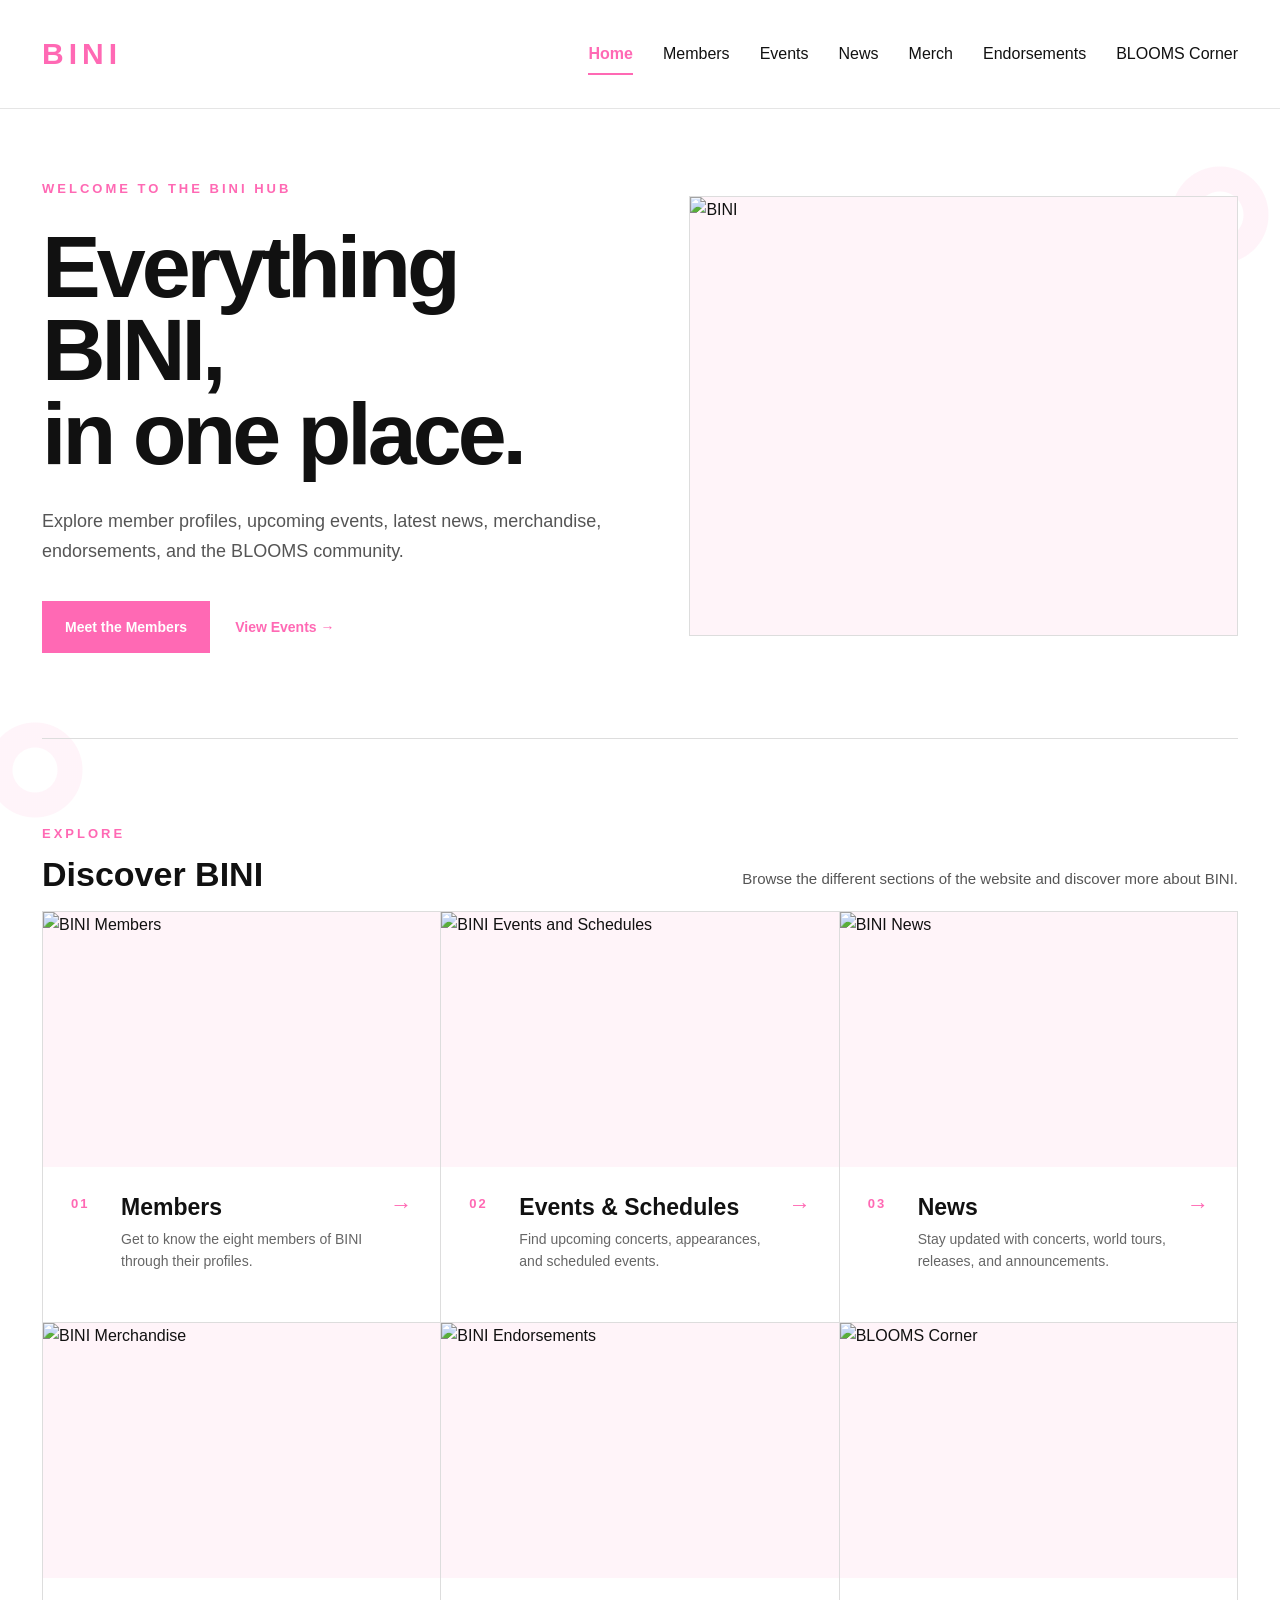
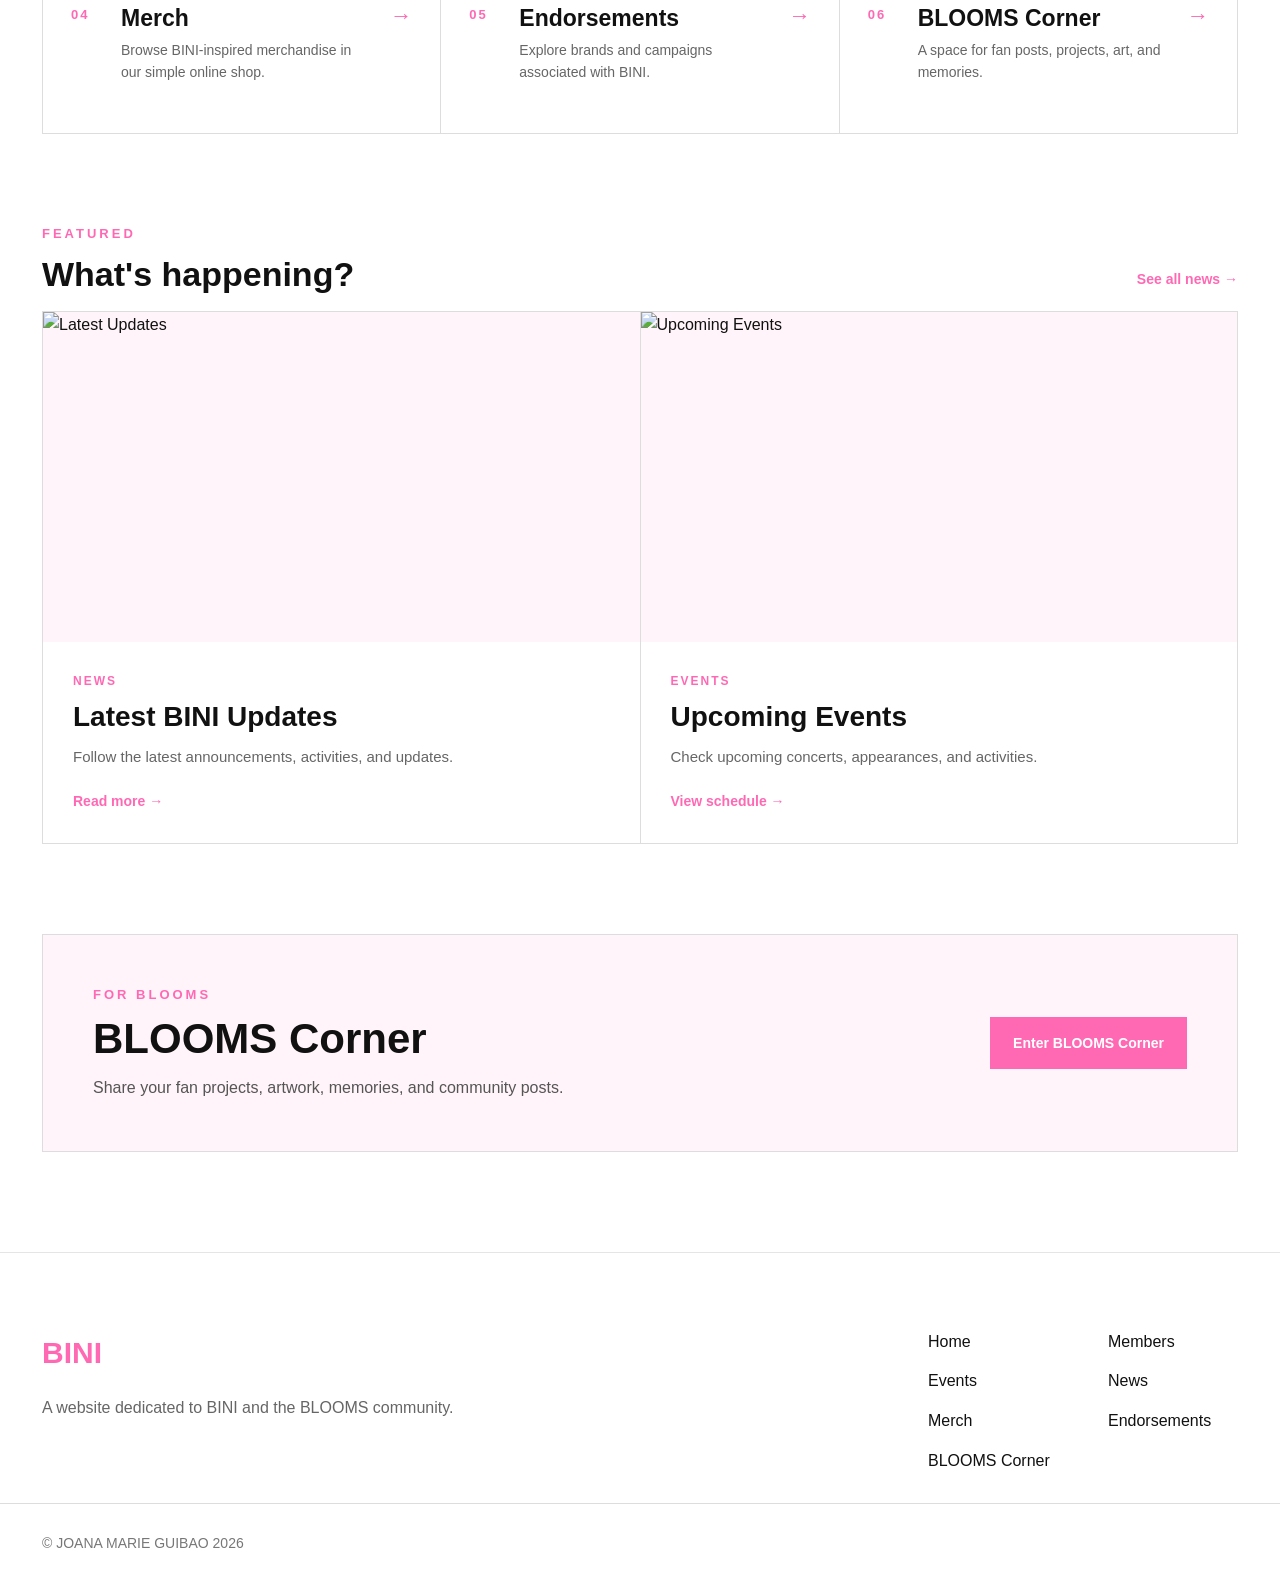
==== index.html @ 69eade65 "Add files via upload" ====
<!DOCTYPE html>
<html lang="en">

<head>

    <meta charset="UTF-8">
    <meta name="viewport" content="width=device-width, initial-scale=1.0">

    <title>BINI | Home</title>

    <style>

        * {
            margin: 0;
            padding: 0;
            box-sizing: border-box;
        }

        html {
            scroll-behavior: smooth;
        }

        body {
            font-family: Arial, Helvetica, sans-serif;
            background: #ffffff;
            color: #111111;
            line-height: 1.6;
            overflow-x: hidden;
            position: relative;
        }

        body::before {
            content: "";
            position: fixed;
            top: 120px;
            right: -35px;
            width: 190px;
            height: 190px;
            background:
                radial-gradient(
                    circle at 50% 50%,
                    transparent 0 23px,
                    #fff0f7 24px 48px,
                    transparent 49px
                );
            opacity: 0.8;
            pointer-events: none;
            z-index: -1;
        }

        body::after {
            content: "";
            position: fixed;
            bottom: 40px;
            left: -55px;
            width: 180px;
            height: 180px;
            background:
                radial-gradient(
                    circle at 50% 50%,
                    transparent 0 22px,
                    #fff0f7 23px 47px,
                    transparent 48px
                );
            opacity: 0.75;
            pointer-events: none;
            z-index: -1;
        }

        .site-header {
            width: 100%;
            border-bottom: 1px solid #e5e5e5;
            background: rgba(255, 255, 255, 0.97);
            position: sticky;
            top: 0;
            z-index: 100;
        }

        .nav-container {
            max-width: 1400px;
            min-height: 108px;
            margin: auto;
            padding: 0 42px;
            display: flex;
            align-items: center;
            justify-content: space-between;
            gap: 30px;
        }

        .logo {
            color: #FF69B4;
            text-decoration: none;
            font-size: 30px;
            font-weight: 800;
            letter-spacing: 5px;

            flex-shrink: 0;
        }

        .navigation {
            display: flex;
            align-items: center;
            justify-content: center;

            gap: 30px;
        }

        .navigation a {
            position: relative;
            padding: 8px 0;
            color: #111111;
            text-decoration: none;
            font-size: 16px;
            font-weight: 400;
            white-space: nowrap;
        }

        .navigation a::after {
            content: "";
            position: absolute;
            left: 0;
            bottom: 0;
            width: 0;
            height: 2px;
            background: #FF69B4;
            transition: width 0.25s ease;
        }

        .navigation a:hover::after {
            width: 100%;
        }

        .navigation a.active {
            color: #FF69B4;
            font-weight: 600;
        }

        .navigation a.active::after {
            width: 100%;
        }

        .menu-button {
            display: none;
            border: 1px solid #dddddd;
            background: #ffffff;
            padding: 9px 15px;
            font-family: inherit;
            font-size: 14px;
            cursor: pointer;
        }

        main {
            width: min(1400px, 100%);
            margin: auto;
            padding: 0 42px 100px;
        }

        .hero {
            min-height: 610px;
            display: grid;
            grid-template-columns: 1fr 0.95fr;
            align-items: center;
            gap: 70px;
            padding: 70px 0 85px;
            border-bottom: 1px solid #dddddd;
        }

        .hero-content {
            max-width: 680px;
        }

        .eyebrow {
            color: #FF69B4;
            font-size: 13px;
            font-weight: 700;
            letter-spacing: 3px;
            margin-bottom: 25px;
        }

        .hero h1 {
            font-size: clamp(55px, 7vw, 88px);
            line-height: 0.95;
            font-weight: 700;
            letter-spacing: -4px;
            margin-bottom: 30px;
        }

        .hero-description {
            max-width: 600px;
            color: #555555;
            font-size: 18px;
            line-height: 1.7;
            margin-bottom: 34px;
        }

        .hero-actions {
            display: flex;
            align-items: center;
            gap: 25px;
        }

        .button {
            display: inline-block;
            padding: 14px 22px;
            background: #FF69B4;
            color: #ffffff;
            text-decoration: none;
            font-size: 14px;
            font-weight: 700;
            border: 1px solid #FF69B4;
            transition:
                background 0.25s ease,
                color 0.25s ease,
                transform 0.25s ease;
        }

        .button:hover {
            background: #111111;
            border-color: #111111;
            transform: translateY(-2px);
        }

        .text-link {
            color: #FF69B4;
            text-decoration: none;
            font-size: 14px;
            font-weight: 700;
        }

        .text-link:hover {
            text-decoration: underline;
        }

        .hero-image {
            width: 100%;
            height: 440px;
            border: 1px solid #dddddd;
            background: #fff4f9;
            overflow: hidden;
            position: relative;
        }

        .hero-image img {
            width: 100%;
            height: 100%;
            display: block;
            object-fit: cover;
            transition: transform 0.5s ease;
        }

        .hero-image:hover img {
            transform: scale(1.04);
        }

        .section {
            padding-top: 85px;
        }

        .section-heading {
            display: flex;
            align-items: flex-end;
            justify-content: space-between;
            border-bottom: 1px solid #dddddd;
            padding-bottom: 20px;
            margin-bottom: 0;
            gap: 40px;
        }

        .section-heading .eyebrow {
            margin-bottom: 12px;
        }

        .section-heading h2 {
            font-size: 34px;
            line-height: 1;
            font-weight: 700;
        }

        .section-description {
            max-width: 500px;
            color: #555555;
            font-size: 15px;
            line-height: 1.6;
            text-align: right;
        }

        .feature-grid {
            display: grid;
            grid-template-columns: repeat(3, 1fr);
            border-left: 1px solid #dddddd;
            margin-bottom: 0;
        }

        .feature-card {
            display: block;
            color: #111111;
            text-decoration: none;
            background: #ffffff;
            border-right: 1px solid #dddddd;
            border-bottom: 1px solid #dddddd;
            overflow: hidden;
            transition:
                transform 0.25s ease,
                border-color 0.25s ease;
        }

        .feature-card:hover {
            transform: translateY(-5px);
            border-color: #FF69B4;
        }

        .feature-card-image {
            height: 255px;
            background: #fff4f9;
            overflow: hidden;
        }

        .feature-card-image img {
            width: 100%;
            height: 100%;
            display: block;
            object-fit: cover;
            transition: transform 0.5s ease;
        }

        .feature-card:hover .feature-card-image img {
            transform: scale(1.05);
        }

        .feature-card-content {
            min-height: 155px;
            padding: 27px 28px;
            display: grid;
            grid-template-columns: 35px 1fr 25px;
            gap: 15px;
            align-items: start;
        }

        .card-number {
            color: #FF69B4;
            font-size: 13px;
            font-weight: 700;
            letter-spacing: 2px;
        }

        .card-text h3 {
            font-size: 23px;
            line-height: 1.15;
            margin-bottom: 9px;
        }

        .card-text p {
            color: #666666;
            font-size: 14px;
            line-height: 1.55;
        }

        .card-arrow {
            color: #FF69B4;
            font-size: 22px;
            line-height: 1;
            text-align: right;
        }

        .featured-section {
            padding-top: 90px;
        }

        .featured-grid {
            display: grid;
            grid-template-columns: repeat(2, 1fr);
            border-left: 1px solid #dddddd;
        }

        .featured-card {
            background: #ffffff;
            border-right: 1px solid #dddddd;
            border-bottom: 1px solid #dddddd;
            overflow: hidden;
        }

        .featured-card .feature-card-image {
            height: 330px;
        }

        .featured-content {
            padding: 30px;
        }

        .category {
            color: #FF69B4;
            font-size: 12px;
            font-weight: 700;
            letter-spacing: 2px;
            margin-bottom: 10px;
        }

        .featured-content h3 {
            font-size: 28px;
            line-height: 1.15;
            margin-bottom: 12px;
        }

        .featured-content > p:not(.category) {
            color: #666666;
            font-size: 15px;
            line-height: 1.65;
            margin-bottom: 18px;
        }

        .blooms-preview {
            margin-top: 90px;
            padding: 50px;
            border: 1px solid #dddddd;
            background: #fff4f9;
            display: flex;
            align-items: center;
            justify-content: space-between;
            gap: 50px;
        }

        .blooms-preview .eyebrow {
            margin-bottom: 12px;
        }

        .blooms-preview h2 {
            font-size: 42px;
            line-height: 1;
            margin-bottom: 15px;
        }

        .blooms-preview p:not(.eyebrow) {
            color: #555555;
            font-size: 16px;
            max-width: 600px;
        }

        .site-footer {
            border-top: 1px solid #e5e5e5;
            background: #ffffff;
            position: relative;
        }

        .footer-container {
            width: min(1400px, 100%);
            margin: auto;
            padding: 76px 42px 30px;
            display: flex;
            justify-content: space-between;
            gap: 60px;
        }

        .footer-container h3 {
            color: #FF69B4;
            font-size: 30px;
            margin-bottom: 18px;
        }

        .footer-container p {
            max-width: 500px;
            color: #666666;
            font-size: 16px;
        }

        .footer-links {
            display: grid;
            grid-template-columns: repeat(2, 1fr);
            gap: 14px 50px;
            width: 310px;
        }

        .footer-links a {
            color: #111111;
            text-decoration: none;
            font-size: 16px;
        }

        .footer-links a:hover {
            color: #FF69B4;
        }

        .copyright {
            width: min(1400px, 100%);
            margin: auto;
            padding: 28px 42px 34px;
            border-top: 1px solid #dddddd;
            color: #777777;
            font-size: 14px;
        }

        @media (max-width: 1050px) {

            .nav-container {
                min-height: 90px;
                padding: 0 25px;
            }

            .navigation {
                gap: 18px;
            }

            .navigation a {
                font-size: 13px;
            }

            main {
                padding-left: 25px;
                padding-right: 25px;
            }

            .hero {
                grid-template-columns: 1fr 0.9fr;
                gap: 40px;
                padding-top: 60px;
            }

            .hero-image {
                height: 390px;
            }

            .feature-grid {
                grid-template-columns: repeat(2, 1fr);
            }

            .footer-container {
                padding-left: 25px;
                padding-right: 25px;
            }

            .copyright {
                padding-left: 25px;
                padding-right: 25px;
            }
        }

        @media (max-width: 800px) {

            .nav-container {
                min-height: 70px;
                position: relative;
            }

            .menu-button {
                display: block;
            }

            .navigation {
                display: none;
                position: absolute;
                top: 70px;
                left: 0;
                right: 0;
                padding: 22px 25px;
                background: #ffffff;
                border-bottom: 1px solid #dddddd;
                flex-direction: column;
                align-items: flex-start;
                gap: 18px;
            }

            .navigation.show {
                display: flex;
            }

            .navigation a.active::after {
                display: none;
            }

            main {
                padding: 0 25px 70px;
            }

            .hero {
                grid-template-columns: 1fr;
                min-height: auto;
                gap: 40px;
                padding: 55px 0 65px;
            }

            .hero-content {
                max-width: none;
            }

            .hero h1 {
                font-size: 60px;
                letter-spacing: -3px;
            }

            .hero-image {
                height: 380px;
                order: 2;
            }

            .section {
                padding-top: 65px;
            }

            .section-heading {
                align-items: flex-start;
                flex-direction: column;
                gap: 15px;
            }

            .section-description {
                max-width: 600px;
                text-align: left;
            }

            .feature-grid {
                grid-template-columns: repeat(2, 1fr);
            }

            .featured-grid {
                grid-template-columns: 1fr;
            }

            .blooms-preview {
                margin-top: 65px;
                padding: 35px 25px;
                flex-direction: column;
                align-items: flex-start;
            }

            .footer-container {
                flex-direction: column;
                padding: 60px 25px 30px;
            }

            .copyright {
                padding: 25px;
            }
        }

        @media (max-width: 550px) {

            .logo {
                font-size: 26px;
            }

            .hero {
                padding-top: 45px;
            }

            .hero h1 {
                font-size: 48px;

                letter-spacing: -2px;
            }

            .hero-description {
                font-size: 16px;
            }

            .hero-actions {
                align-items: flex-start;
                flex-direction: column;
                gap: 18px;
            }

            .hero-image {
                height: 300px;
            }

            .feature-grid {
                grid-template-columns: 1fr;
            }

            .feature-card-image {
                height: 250px;
            }

            .feature-card-content {
                min-height: auto;
                padding: 25px;
            }

            .featured-card .feature-card-image {
                height: 270px;
            }

            .featured-content {
                padding: 25px;
            }

            .featured-content h3 {
                font-size: 25px;
            }

            .blooms-preview h2 {
                font-size: 35px;
            }

            .footer-links {
                width: 100%;
            }
        }

    </style>

</head>

<body>

    <header class="site-header">

        <div class="nav-container">

            <a href="index.html" class="logo">
                BINI
            </a>

            <nav class="navigation">

                <a href="index.html" class="active">
                    Home
                </a>

                <a href="members.html">
                    Members
                </a>

                <a href="events.html">
                    Events
                </a>

                <a href="news.html">
                    News
                </a>

                <a href="merch.html">
                    Merch
                </a>

                <a href="endorsements.html">
                    Endorsements
                </a>

                <a href="blooms.html">
                    BLOOMS Corner
                </a>

            </nav>

            <button
                class="menu-button"
                id="menuButton"
                type="button">

                Menu

            </button>

        </div>

    </header>

    <main>

        <section class="hero">

            <div class="hero-content">

                <p class="eyebrow">
                    WELCOME TO THE BINI HUB
                </p>

                <h1>
                    Everything BINI,
                    <br>
                    in one place.
                </h1>

                <p class="hero-description">
                    Explore member profiles, upcoming events,
                    latest news, merchandise, endorsements,
                    and the BLOOMS community.
                </p>

                <div class="hero-actions">

                    <a
                        href="members.html"
                        class="button">

                        Meet the Members

                    </a>

                    <a
                        href="events.html"
                        class="text-link">

                        View Events →

                    </a>

                </div>

            </div>

            <div class="hero-image">

                <img
                    src="images/home/Bini-Facebook-OG-1200x630-2-scaled.jpg.webp"
                    alt="BINI">

            </div>

        </section>

        <section class="section">

            <div class="section-heading">

                <div>

                    <p class="eyebrow">
                        EXPLORE
                    </p>

                    <h2>
                        Discover BINI
                    </h2>

                </div>

                <p class="section-description">
                    Browse the different sections of the
                    website and discover more about BINI.
                </p>

            </div>

            <div class="feature-grid">

                <a
                    href="members.html"
                    class="feature-card">

                    <div class="feature-card-image">

                        <img
                            src="images/home/bini--.jpeg"
                            alt="BINI Members">

                    </div>

                    <div class="feature-card-content">

                        <span class="card-number">
                            01
                        </span>

                        <div class="card-text">

                            <h3>
                                Members
                            </h3>

                            <p>
                                Get to know the eight members
                                of BINI through their profiles.
                            </p>

                        </div>

                        <span class="card-arrow">
                            →
                        </span>

                    </div>

                </a>

                <a
                    href="events.html"
                    class="feature-card">

                    <div class="feature-card-image">

                        <img
                            src="images/home/binieevenst.jpg"
                            alt="BINI Events and Schedules">

                    </div>

                    <div class="feature-card-content">

                        <span class="card-number">
                            02
                        </span>

                        <div class="card-text">

                            <h3>
                                Events & Schedules
                            </h3>

                            <p>
                                Find upcoming concerts,
                                appearances, and scheduled events.
                            </p>

                        </div>

                        <span class="card-arrow">
                            →
                        </span>

                    </div>

                </a>

                <a
                    href="news.html"
                    class="feature-card">

                    <div class="feature-card-image">

                        <img
                            src="images/home/nwesbinisummersonic.jpg"
                            alt="BINI News">

                    </div>

                    <div class="feature-card-content">

                        <span class="card-number">
                            03
                        </span>

                        <div class="card-text">

                            <h3>
                                News
                            </h3>

                            <p>
                                Stay updated with concerts,
                                world tours, releases,
                                and announcements.
                            </p>

                        </div>

                        <span class="card-arrow">
                            →
                        </span>

                    </div>

                </a>

                <a
                    href="merch.html"
                    class="feature-card">

                    <div class="feature-card-image">

                        <img
                            src="images/home/HKgSRK8akAAuXcP.jpg"
                            alt="BINI Merchandise">

                    </div>

                    <div class="feature-card-content">

                        <span class="card-number">
                            04
                        </span>

                        <div class="card-text">

                            <h3>
                                Merch
                            </h3>

                            <p>
                                Browse BINI-inspired merchandise
                                in our simple online shop.
                            </p>

                        </div>

                        <span class="card-arrow">
                            →
                        </span>

                    </div>

                </a>

                <a
                    href="endorsements.html"
                    class="feature-card">

                    <div class="feature-card-image">

                        <img
                            src="images/home/bini-brands-as-of-april-28-2025-teambloomph-v0-nylq6hfckixe1.webp"
                            alt="BINI Endorsements">

                    </div>

                    <div class="feature-card-content">

                        <span class="card-number">
                            05
                        </span>

                        <div class="card-text">

                            <h3>
                                Endorsements
                            </h3>

                            <p>
                                Explore brands and campaigns
                                associated with BINI.
                            </p>

                        </div>

                        <span class="card-arrow">
                            →
                        </span>

                    </div>

                </a>

                <a
                    href="blooms.html"
                    class="feature-card">

                    <div class="feature-card-image">

                        <img
                            src="images/home/summersonicwelcome-tojapan.jpg"
                            alt="BLOOMS Corner">

                    </div>

                    <div class="feature-card-content">

                        <span class="card-number">
                            06
                        </span>

                        <div class="card-text">

                            <h3>
                                BLOOMS Corner
                            </h3>

                            <p>
                                A space for fan posts,
                                projects, art, and memories.
                            </p>

                        </div>

                        <span class="card-arrow">
                            →
                        </span>

                    </div>

                </a>

            </div>

        </section>

        <section class="section featured-section">

            <div class="section-heading">

                <div>

                    <p class="eyebrow">
                        FEATURED
                    </p>

                    <h2>
                        What's happening?
                    </h2>

                </div>

                <a
                    href="news.html"
                    class="text-link">

                    See all news →

                </a>

            </div>

            <div class="featured-grid">

                <article class="featured-card">

                    <div class="feature-card-image">

                        <img
                            src="images/home/HPq-C9aawAAxH_-.jpg"
                            alt="Latest Updates">

                    </div>

                    <div class="featured-content">

                        <p class="category">
                            NEWS
                        </p>

                        <h3>
                            Latest BINI Updates
                        </h3>

                        <p>
                            Follow the latest announcements,
                            activities, and updates.
                        </p>

                        <a
                            href="https://www.gmanetwork.com/news/lifestyle/content/998568/bini-takes-over-osaka-stage-of-summer-sonic-festival-2026/story/"
                            target="_blank"
                            rel="noopener noreferrer"
                            class="text-link">

                            Read more →

                        </a>

                    </div>

                </article>

                <article class="featured-card">

                    <div class="feature-card-image">

                        <img
                            src="images/home/static_venue_1820x1140_bini_2026_regional_queenelizabeththeatre_0818_a.png"
                            alt="Upcoming Events">

                    </div>

                    <div class="featured-content">

                        <p class="category">
                            EVENTS
                        </p>

                        <h3>
                            Upcoming Events
                        </h3>

                        <p>
                            Check upcoming concerts,
                            appearances, and activities.
                        </p>

                        <a
                            href="events.html"
                            class="text-link">

                            View schedule →

                        </a>

                    </div>

                </article>

            </div>

        </section>

        <section class="blooms-preview">

            <div>

                <p class="eyebrow">
                    FOR BLOOMS
                </p>

                <h2>
                    BLOOMS Corner
                </h2>

                <p>
                    Share your fan projects, artwork,
                    memories, and community posts.
                </p>

            </div>

            <a
                href="blooms.html"
                class="button">

                Enter BLOOMS Corner

            </a>

        </section>

    </main>

    <footer class="site-footer">

        <div class="footer-container">

            <div>

                <h3>
                    BINI
                </h3>

                <p>
                    A website dedicated to BINI and the BLOOMS community.
                </p>

            </div>

            <div class="footer-links">

                <a href="index.html">
                    Home
                </a>

                <a href="members.html">
                    Members
                </a>

                <a href="events.html">
                    Events
                </a>

                <a href="news.html">
                    News
                </a>

                <a href="merch.html">
                    Merch
                </a>

                <a href="endorsements.html">
                    Endorsements
                </a>

                <a href="blooms.html">
                    BLOOMS Corner
                </a>

            </div>

        </div>

        <div class="copyright">

            © JOANA MARIE GUIBAO 2026

        </div>

    </footer>

    <script src="js/script.js"></script>

</body>

</html>
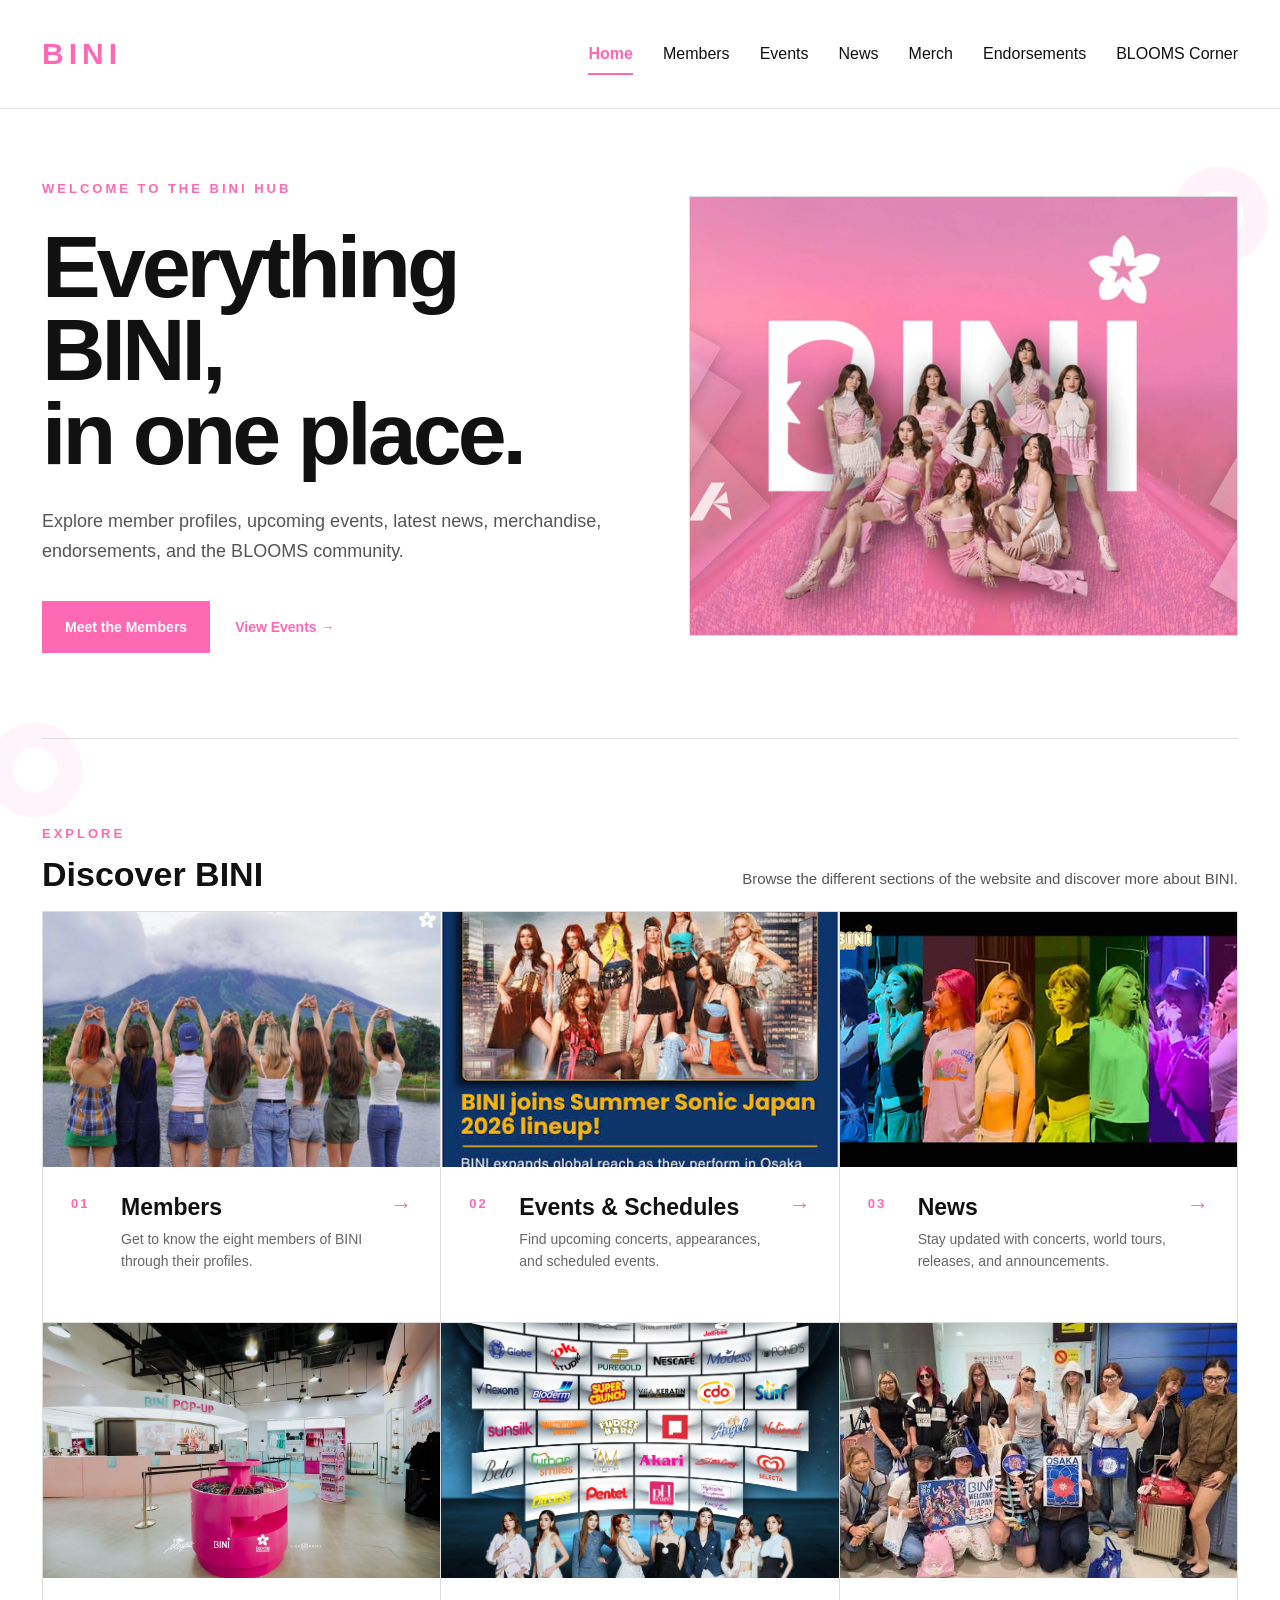
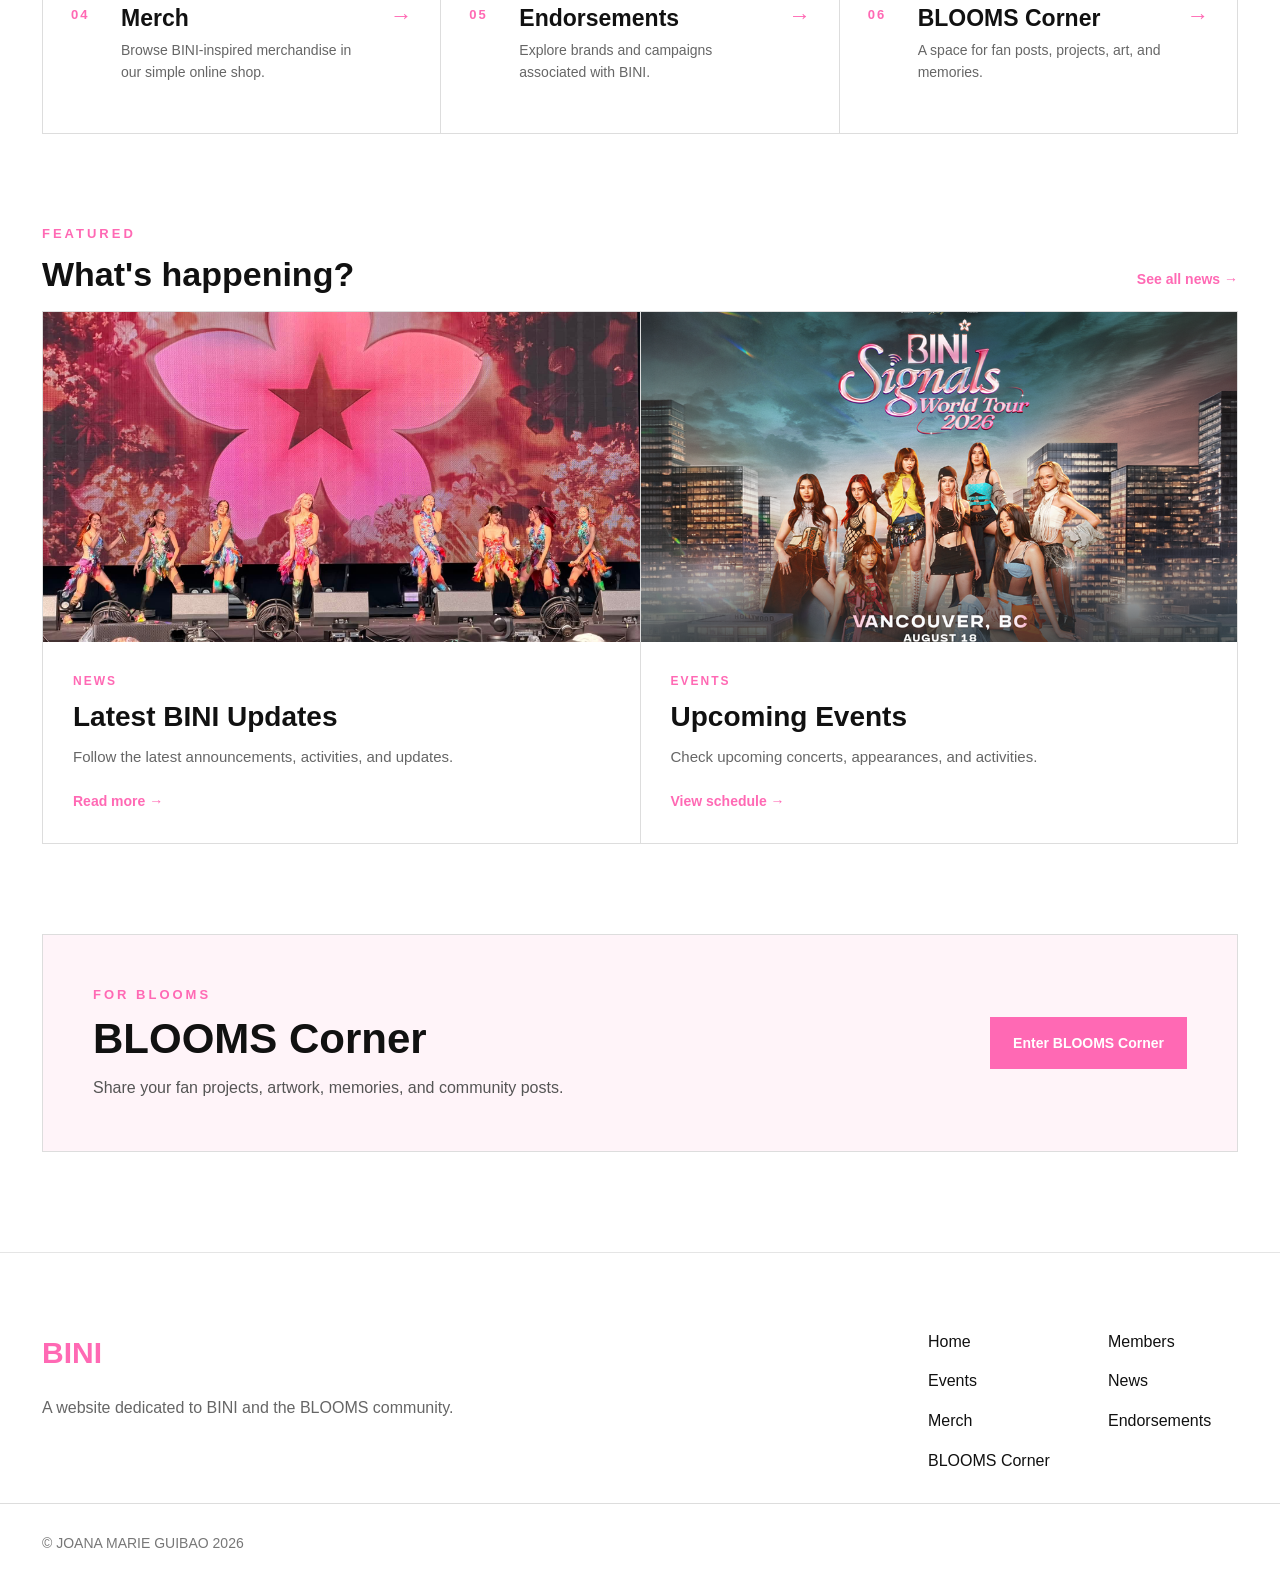
==== commit 95b436e4: "Update index.html" ====
--- a/index.html
+++ b/index.html
@@ -801,7 +801,7 @@
             <div class="hero-image">
 
                 <img
-                    src="images/home/Bini-Facebook-OG-1200x630-2-scaled.jpg.webp"
+                    src="Bini-Facebook-OG-1200x630-2-scaled.jpg.webp"
                     alt="BINI">
 
             </div>
@@ -840,7 +840,7 @@
                     <div class="feature-card-image">
 
                         <img
-                            src="images/home/bini--.jpeg"
+                            src="bini--.jpeg"
                             alt="BINI Members">
 
                     </div>
@@ -879,7 +879,7 @@
                     <div class="feature-card-image">
 
                         <img
-                            src="images/home/binieevenst.jpg"
+                            src="binieevenst.jpg"
                             alt="BINI Events and Schedules">
 
                     </div>
@@ -918,7 +918,7 @@
                     <div class="feature-card-image">
 
                         <img
-                            src="images/home/nwesbinisummersonic.jpg"
+                            src="nwesbinisummersonic.jpg"
                             alt="BINI News">
 
                     </div>
@@ -958,7 +958,7 @@
                     <div class="feature-card-image">
 
                         <img
-                            src="images/home/HKgSRK8akAAuXcP.jpg"
+                            src="HKgSRK8akAAuXcP.jpg"
                             alt="BINI Merchandise">
 
                     </div>
@@ -997,7 +997,7 @@
                     <div class="feature-card-image">
 
                         <img
-                            src="images/home/bini-brands-as-of-april-28-2025-teambloomph-v0-nylq6hfckixe1.webp"
+                            src="bini-brands-as-of-april-28-2025-teambloomph-v0-nylq6hfckixe1.webp"
                             alt="BINI Endorsements">
 
                     </div>
@@ -1036,7 +1036,7 @@
                     <div class="feature-card-image">
 
                         <img
-                            src="images/home/summersonicwelcome-tojapan.jpg"
+                            src="summersonicwelcome-tojapan.jpg"
                             alt="BLOOMS Corner">
 
                     </div>
@@ -1105,7 +1105,7 @@
                     <div class="feature-card-image">
 
                         <img
-                            src="images/home/HPq-C9aawAAxH_-.jpg"
+                            src="HPq-C9aawAAxH_-.jpg"
                             alt="Latest Updates">
 
                     </div>
@@ -1144,7 +1144,7 @@
                     <div class="feature-card-image">
 
                         <img
-                            src="images/home/static_venue_1820x1140_bini_2026_regional_queenelizabeththeatre_0818_a.png"
+                            src="static_venue_1820x1140_bini_2026_regional_queenelizabeththeatre_0818_a.png"
                             alt="Upcoming Events">
 
                     </div>
@@ -1273,4 +1273,4 @@
 
 </body>
 
-</html>+</html>
